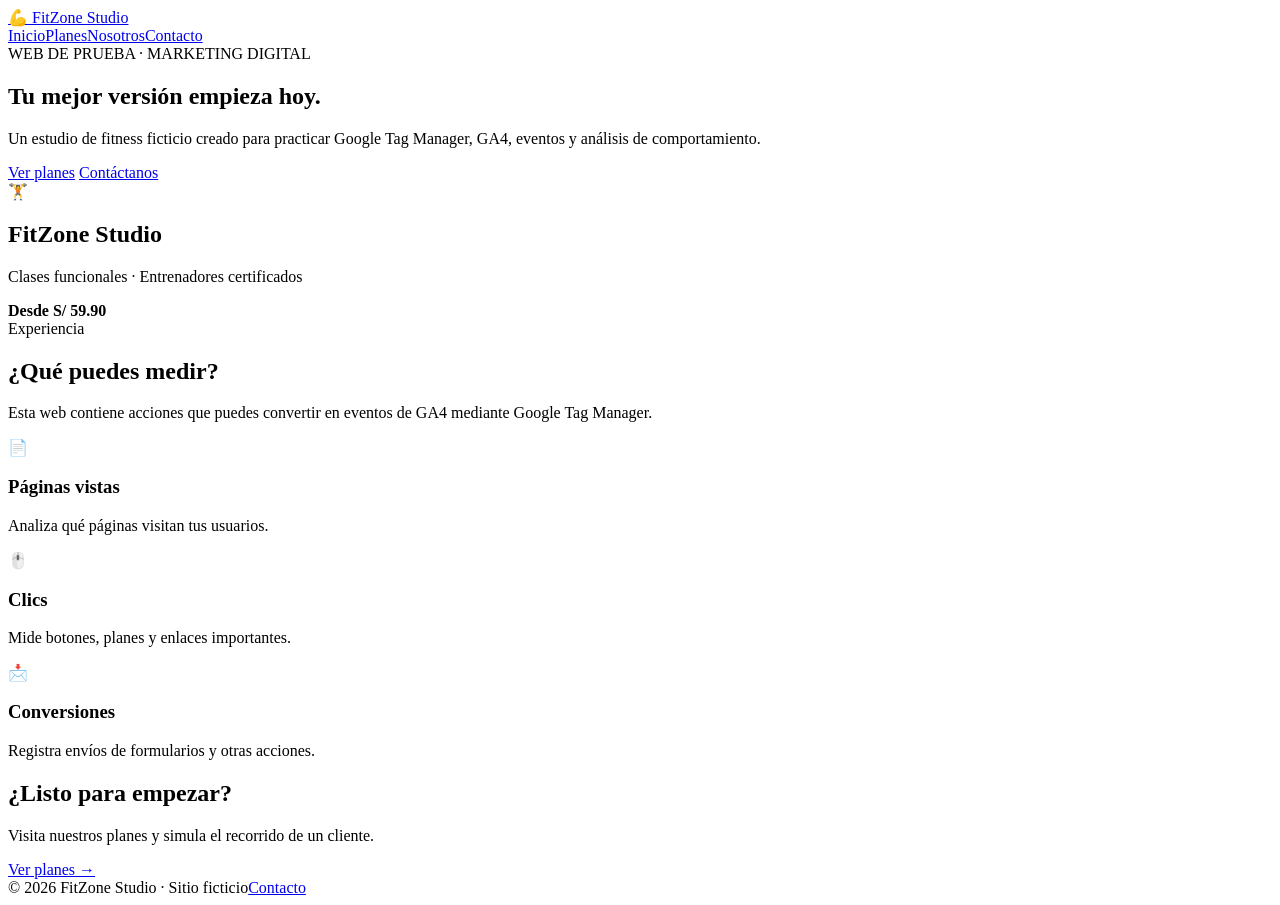
==== index.html @ 1219fe39 "Add files via upload" ====
<!DOCTYPE html>
<html lang="es">
<head>
  <meta charset="UTF-8">
  <meta name="viewport" content="width=device-width, initial-scale=1.0">
  <title>FitZone Studio | Web de prueba</title>
  <link rel="stylesheet" href="css/style.css">
  <!-- TALLER GA4 + GTM: aquí podrás insertar posteriormente el código de Google Tag Manager -->
</head>
<body>
<header class="site-header"><nav class="nav container">
<a class="logo" href="index.html">💪 FitZone Studio</a>
<div class="nav-links"><a class="active" href="index.html">Inicio</a><a href="productos.html">Planes</a><a href="nosotros.html">Nosotros</a><a href="contacto.html">Contacto</a></div>
</nav></header>

<main>
  <section class="hero">
    <div class="container hero-content">
      <div>
        <span class="badge">WEB DE PRUEBA · MARKETING DIGITAL</span>
        <h1>Tu mejor versión empieza hoy.</h1>
        <p>Un estudio de fitness ficticio creado para practicar Google Tag Manager, GA4, eventos y análisis de comportamiento.</p>
        <div class="actions">
          <a class="btn primary" href="productos.html" id="btn-ver-productos">Ver planes</a>
          <a class="btn secondary" href="contacto.html" id="btn-contacto">Contáctanos</a>
        </div>
      </div>
      <div class="coffee-card">
        <div class="coffee-icon">🏋️</div>
        <h2>FitZone Studio</h2>
        <p>Clases funcionales · Entrenadores certificados</p>
        <strong>Desde S/ 59.90</strong>
      </div>
    </div>
  </section>

  <section class="section">
    <div class="container">
      <div class="section-title">
        <span>Experiencia</span>
        <h2>¿Qué puedes medir?</h2>
        <p>Esta web contiene acciones que puedes convertir en eventos de GA4 mediante Google Tag Manager.</p>
      </div>
      <div class="grid three">
        <article class="feature"><div class="feature-icon">📄</div><h3>Páginas vistas</h3><p>Analiza qué páginas visitan tus usuarios.</p></article><article class="feature"><div class="feature-icon">🖱️</div><h3>Clics</h3><p>Mide botones, planes y enlaces importantes.</p></article><article class="feature"><div class="feature-icon">📩</div><h3>Conversiones</h3><p>Registra envíos de formularios y otras acciones.</p></article>
      </div>
    </div>
  </section>

  <section class="cta">
    <div class="container">
      <h2>¿Listo para empezar?</h2>
      <p>Visita nuestros planes y simula el recorrido de un cliente.</p>
      <a class="btn light" href="productos.html" id="btn-explorar">Ver planes →</a>
    </div>
  </section>
</main>

<footer><div class="container footer-content"><span>© 2026 FitZone Studio · Sitio ficticio</span><a href="contacto.html">Contacto</a></div></footer>
<script src="js/main.js"></script>
</body>
</html>
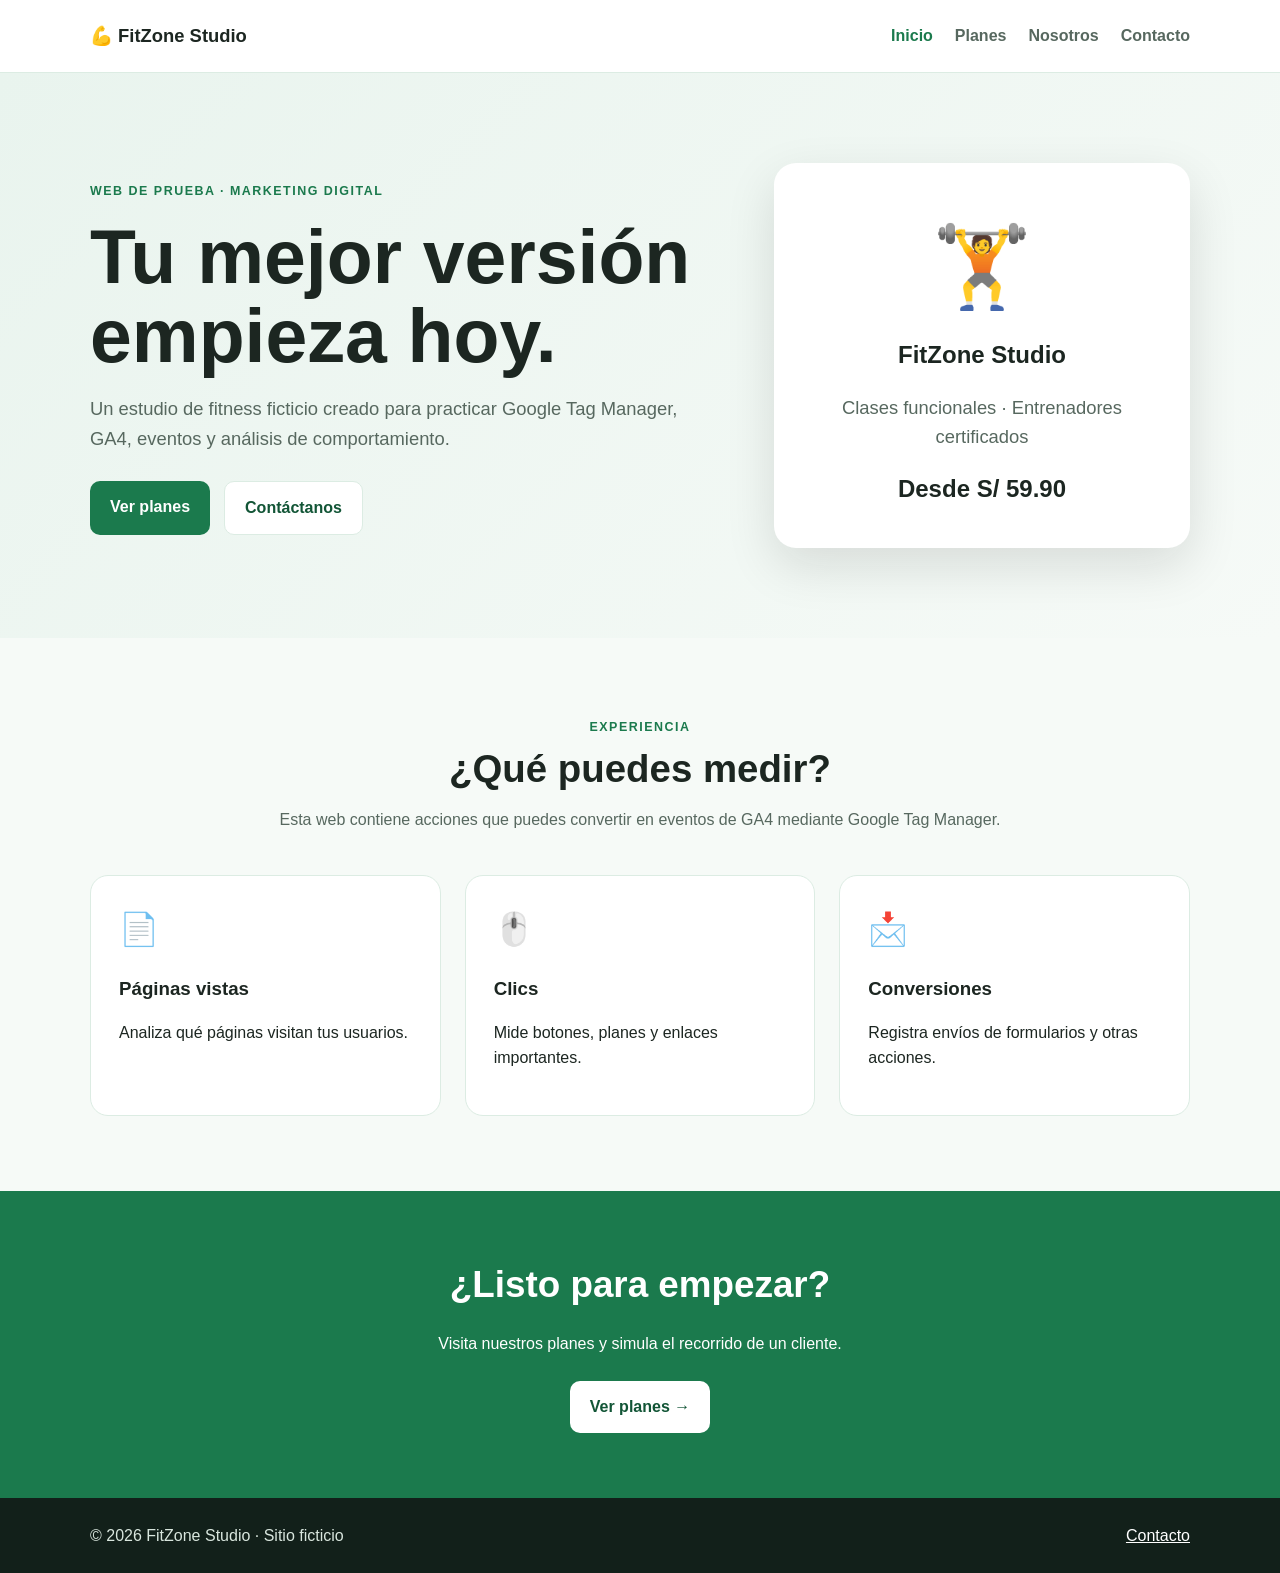
==== commit 162685f7: "Add Google Tag Manager and gtag.js scripts" ====
--- a/index.html
+++ b/index.html
@@ -1,6 +1,23 @@
 <!DOCTYPE html>
 <html lang="es">
 <head>
+    <!-- Google Tag Manager -->
+<script>(function(w,d,s,l,i){w[l]=w[l]||[];w[l].push({'gtm.start':
+new Date().getTime(),event:'gtm.js'});var f=d.getElementsByTagName(s)[0],
+j=d.createElement(s),dl=l!='dataLayer'?'&l='+l:'';j.async=true;j.src=
+'https://www.googletagmanager.com/gtm.js?id='+i+dl;f.parentNode.insertBefore(j,f);
+})(window,document,'script','dataLayer','GTM-MVWK248W');</script>
+<!-- End Google Tag Manager -->
+  <!-- Google tag (gtag.js) -->
+<script async src="https://www.googletagmanager.com/gtag/js?id=G-ZCBFR9256F"></script>
+<script>
+  window.dataLayer = window.dataLayer || [];
+  function gtag(){dataLayer.push(arguments);}
+  gtag('js', new Date());
+
+  gtag('config', 'G-ZCBFR9256F');
+</script>
+
   <meta charset="UTF-8">
   <meta name="viewport" content="width=device-width, initial-scale=1.0">
   <title>FitZone Studio | Web de prueba</title>
@@ -8,6 +25,10 @@
   <!-- TALLER GA4 + GTM: aquí podrás insertar posteriormente el código de Google Tag Manager -->
 </head>
 <body>
+    <!-- Google Tag Manager (noscript) -->
+<noscript><iframe src="https://www.googletagmanager.com/ns.html?id=GTM-MVWK248W"
+height="0" width="0" style="display:none;visibility:hidden"></iframe></noscript>
+<!-- End Google Tag Manager (noscript) -->
 <header class="site-header"><nav class="nav container">
 <a class="logo" href="index.html">💪 FitZone Studio</a>
 <div class="nav-links"><a class="active" href="index.html">Inicio</a><a href="productos.html">Planes</a><a href="nosotros.html">Nosotros</a><a href="contacto.html">Contacto</a></div>
@@ -59,4 +80,4 @@
 <footer><div class="container footer-content"><span>© 2026 FitZone Studio · Sitio ficticio</span><a href="contacto.html">Contacto</a></div></footer>
 <script src="js/main.js"></script>
 </body>
-</html>+</html>
--- a/css/style.css
+++ b/css/style.css
@@ -0,0 +1 @@
+*{box-sizing:border-box}html{scroll-behavior:smooth}body{margin:0;font-family:Arial,Helvetica,sans-serif;color:#1c2621;background:#f6faf7;line-height:1.6}.container{width:min(1100px,92%);margin:auto}.narrow{max-width:850px}.site-header{background:#fff;border-bottom:1px solid #dcece3;position:sticky;top:0;z-index:10}.nav{min-height:72px;display:flex;align-items:center;justify-content:space-between;gap:20px}.logo{font-weight:800;font-size:1.15rem;color:#1c2621;text-decoration:none}.nav-links{display:flex;gap:22px}.nav-links a{color:#57685f;text-decoration:none;font-weight:600}.nav-links a:hover,.nav-links .active{color:#1b7a4d}.hero{background:linear-gradient(135deg,#e9f4ee,#f6faf7);padding:90px 0}.hero-content{display:grid;grid-template-columns:1.5fr 1fr;gap:60px;align-items:center}.badge,.section-title span,.tag{font-size:.78rem;font-weight:800;letter-spacing:.12em;text-transform:uppercase;color:#1b7a4d}.hero h1{font-size:clamp(2.5rem,6vw,4.7rem);line-height:1.05;margin:16px 0}.hero p{font-size:1.15rem;max-width:650px;color:#57685f}.actions{display:flex;gap:14px;flex-wrap:wrap;margin-top:28px}.btn{display:inline-block;border:0;border-radius:10px;padding:13px 20px;font-weight:800;text-decoration:none;cursor:pointer;font-size:1rem}.primary{background:#1b7a4d;color:#fff}.primary:hover{background:#125536}.secondary{background:#fff;color:#125536;border:1px solid #dcece3}.light{background:#fff;color:#125536}.coffee-card{background:#ffffff;border-radius:22px;padding:40px;text-align:center;box-shadow:0 18px 50px rgba(20,20,20,.12)}.coffee-icon{font-size:5rem}.coffee-card h2{margin:5px 0}.coffee-card strong{display:block;margin-top:18px;font-size:1.5rem}.section{padding:75px 0}.section-title{text-align:center;margin-bottom:42px}.section-title.left{text-align:left}.section-title h1,.section-title h2{font-size:2.4rem;line-height:1.15;margin:8px 0}.section-title p{color:#57685f}.grid{display:grid;gap:24px}.three{grid-template-columns:repeat(3,1fr)}.feature,.product-card,.story,.contact-form{background:#ffffff;border:1px solid #dcece3;border-radius:18px}.feature{padding:28px}.feature-icon{font-size:2rem}.feature h3{margin-bottom:5px}.product-card{overflow:hidden}.product-image{height:180px;background:#e9f4ee;display:flex;align-items:center;justify-content:center;font-size:5rem}.product-body{padding:24px}.product-body h2{font-size:1.25rem;margin:8px 0}.product-body p{color:#57685f}.price{font-size:1.5rem;font-weight:800;margin:15px 0}.product-btn{width:100%}.message{margin-top:25px;padding:15px;border-radius:10px;background:#e9f4ee;display:none}.message.show{display:block}.cta{padding:65px 0;text-align:center;background:#1b7a4d;color:#fff}.cta h2{font-size:2.3rem;margin:0 0 8px}.cta p{margin-bottom:25px}.story{padding:32px;font-size:1.08rem}.stats{display:grid;grid-template-columns:repeat(3,1fr);gap:15px;margin-top:30px}.stats div{background:#e9f4ee;border-radius:12px;padding:20px;text-align:center}.stats strong,.stats span{display:block}.stats strong{font-size:1.8rem}.contact-form{padding:30px;display:grid;gap:18px}.contact-form label{font-weight:700}.contact-form input,.contact-form textarea{width:100%;margin-top:7px;padding:13px;border:1px solid #dcece3;border-radius:9px;font:inherit}.success{margin-top:20px;background:#e7f3e8;padding:15px;border-radius:10px;color:#286238}.contact-options{display:grid;grid-template-columns:1fr 1fr;gap:15px;margin-top:20px}.option{background:#ffffff;border:1px solid #dcece3;border-radius:12px;padding:18px;text-decoration:none;color:#1c2621;text-align:center;font-weight:700}footer{background:#12201a;color:#d9e6de;padding:25px 0}.footer-content{display:flex;justify-content:space-between;gap:15px}.footer-content a{color:#fff}@media(max-width:750px){.hero-content,.three{grid-template-columns:1fr}.nav{flex-direction:column;padding:15px 0}.nav-links{flex-wrap:wrap;justify-content:center;gap:12px}.hero{padding:55px 0}.contact-options,.stats{grid-template-columns:1fr}.footer-content{flex-direction:column}}
